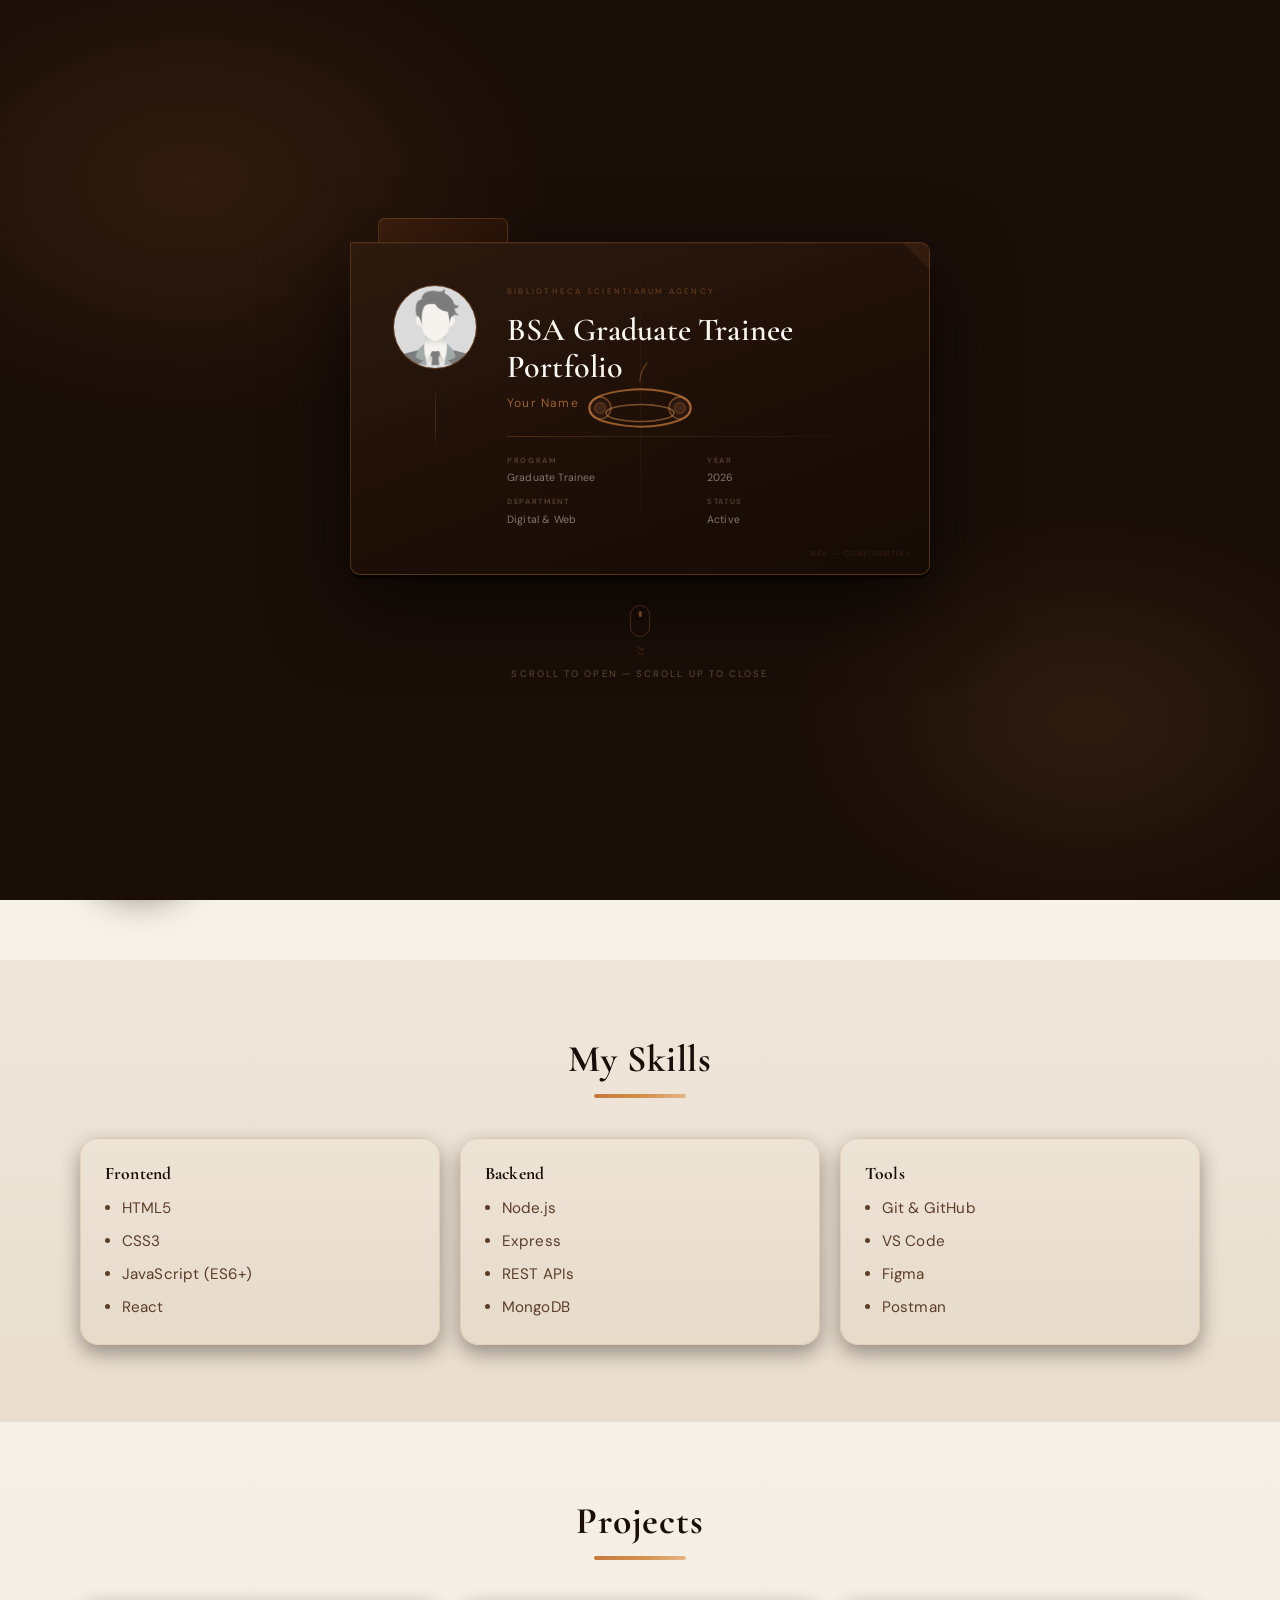
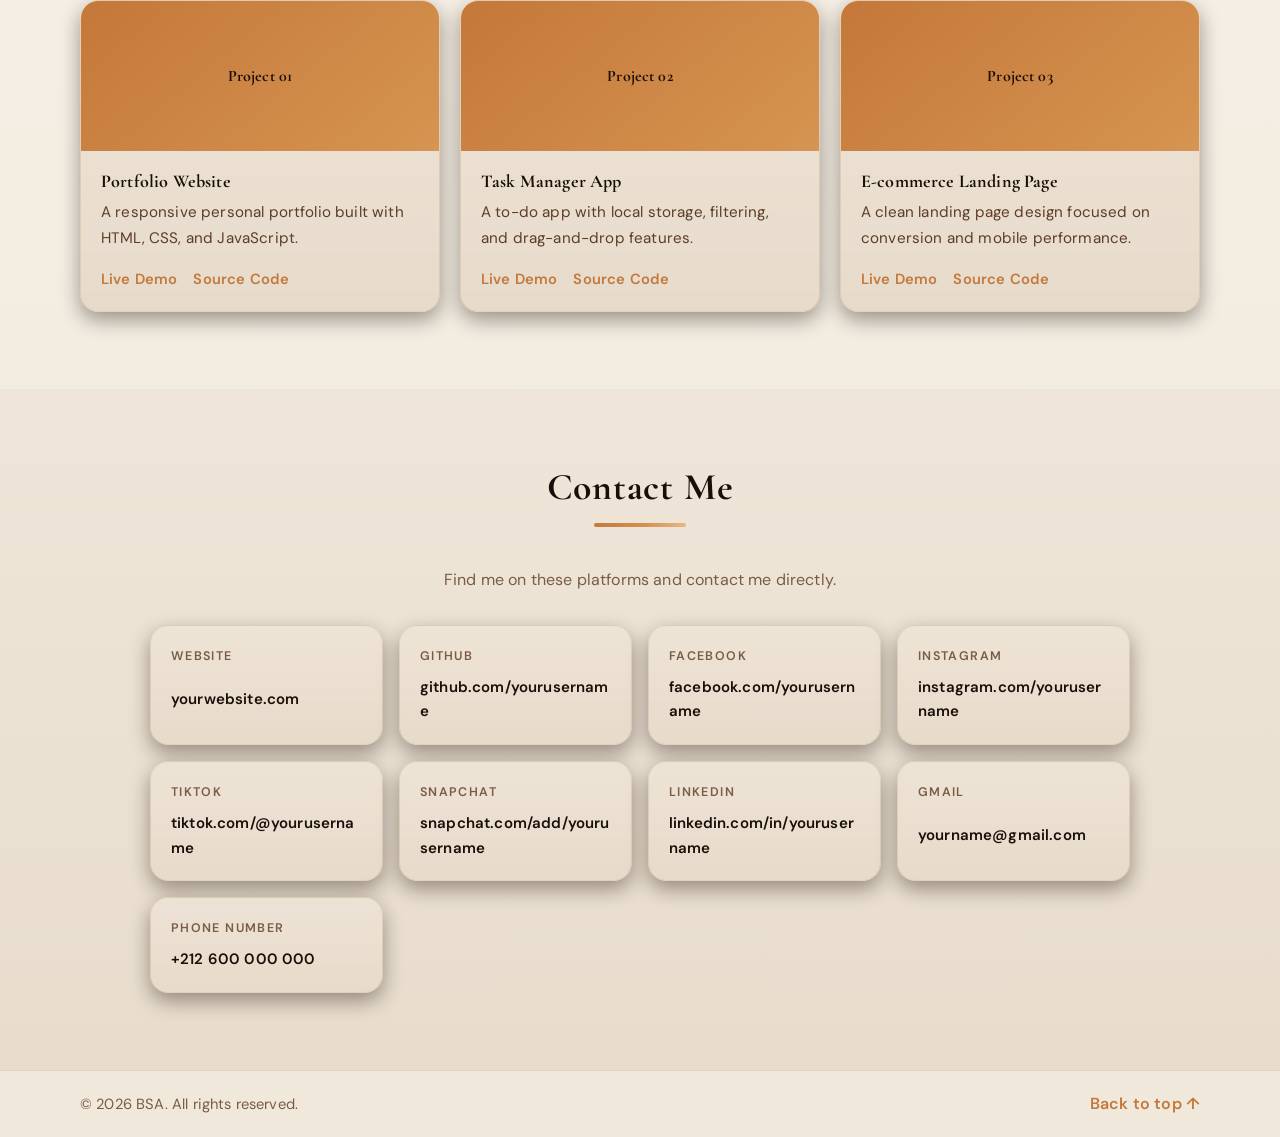
==== index.html @ 24a0d75c "first commit" ====
<!DOCTYPE html>
<html lang="en">
<head>
  <meta charset="UTF-8" />
  <meta name="viewport" content="width=device-width, initial-scale=1.0" />
  <title>Your Name</title>
  <link rel="shortcut icon" href="Matrials/BSA-icon.jpg" type="image/x-icon">

  <meta name="description" content="Personal portfolio website showcasing skills and projects." />
  <link rel="preconnect" href="https://fonts.googleapis.com" />
  <link rel="preconnect" href="https://fonts.gstatic.com" crossorigin />
  <link href="https://fonts.googleapis.com/css2?family=Inter:wght@400;500;600;700;800&family=Sora:wght@500;600;700;800&display=swap" rel="stylesheet" />
  <link rel="stylesheet" href="css/index.css" />
</head>
<body>
<header class="header" id="top">
  <div class="container nav-wrap">
    <a class="logo" href="#home">
      <img src="Matrials/BSA-icon-with-out-bg.png" alt="BSA" class="logo-icon" />
      <span class="trainee-Name">Your Name</span>
    </a>
    <div class="nav-controls">
      <button class="theme-toggle" id="theme-toggle" aria-label="Toggle light/dark mode">
        <span class="theme-icon">☀️</span>
      </button>
      <button class="menu-btn" aria-label="Toggle menu" aria-expanded="false">☰</button>
    </div>
    <nav class="nav">
      <ul class="nav-list">
        <li><a href="#home">Home</a></li>
        <li><a href="#about">About</a></li>
        <li><a href="#skills">Skills</a></li>
        <li><a href="#projects">Projects</a></li>
        <li><a href="#contact">Contact</a></li>
      </ul>
    </nav>
  </div>
</header>

  <main>
    <section class="hero section" id="home">
      <div class="hero-glow glow-1" aria-hidden="true"></div>
      <div class="hero-glow glow-2" aria-hidden="true"></div>
      <div class="container hero-grid">
        <div class="hero-content">
          <p class="eyebrow">Hello, I'm</p>
          <h1>Your Name</h1>
          <p class="hero-text">
            A passionate <strong><span class="typed-role" id="typed-role">Frontend Developer</span></strong> who builds modern, fast, and clean web experiences.
            I love turning ideas into real products.
          </p>
          <div class="hero-actions">
            <a href="#projects" class="btn btn-primary">View Projects</a>
            <a href="#contact" class="btn btn-outline">Hire Me</a>
          </div>
        </div>
        <div class="hero-cards">
          <article class="stat-card">
            <h3>3+</h3>
            <p>Years Learning</p>
          </article>
          <article class="stat-card">
            <h3>12+</h3>
            <p>Personal Projects</p>
          </article>
          <article class="stat-card">
            <h3>8+</h3>
            <p>Core Technologies</p>
          </article>
        </div>
      </div>
    </section>

    <section class="section" id="about">
      <div class="container">
        <h2 class="section-title">About Me</h2>
        <div class="about-grid">
          <div class="avatar" aria-hidden="true">
            <img src="Matrials/Man_empty_avatar_Vector_photo_placeholder_for….jpg" class="avatar-icon" alt="Avatar">
          </div>
          <div>
            <p>
              I am a self-motivated developer focused on creating responsive and user-friendly websites.
              I enjoy learning new technologies and continuously improving my development skills.
            </p>
            <p>
              My goal is to build impactful products and collaborate on meaningful projects that solve real problems.
            </p>
          </div>
        </div>
      </div>
    </section>

    <section class="section section-alt" id="skills">
      <div class="container">
        <h2 class="section-title">My Skills</h2>
        <div class="skills-grid">
          <article class="skill-card">
            <h3>Frontend</h3>
            <ul>
              <li>HTML5</li>
              <li>CSS3</li>
              <li>JavaScript (ES6+)</li>
              <li>React</li>
            </ul>
          </article>
          <article class="skill-card">
            <h3>Backend</h3>
            <ul>
              <li>Node.js</li>
              <li>Express</li>
              <li>REST APIs</li>
              <li>MongoDB</li>
            </ul>
          </article>
          <article class="skill-card">
            <h3>Tools</h3>
            <ul>
              <li>Git & GitHub</li>
              <li>VS Code</li>
              <li>Figma</li>
              <li>Postman</li>
            </ul>
          </article>
        </div>
      </div>
    </section>

    <section class="section" id="projects">
      <div class="container">
        <h2 class="section-title">Projects</h2>
        <div class="projects-grid">
          <article class="project-card">
            <div class="project-thumb">Project 01</div>
            <h3>Portfolio Website</h3>
            <p>A responsive personal portfolio built with HTML, CSS, and JavaScript.</p>
            <div class="project-links">
              <a href="#">Live Demo</a>
              <a href="#">Source Code</a>
            </div>
          </article>

          <article class="project-card">
            <div class="project-thumb">Project 02</div>
            <h3>Task Manager App</h3>
            <p>A to-do app with local storage, filtering, and drag-and-drop features.</p>
            <div class="project-links">
              <a href="#">Live Demo</a>
              <a href="#">Source Code</a>
            </div>
          </article>
          <article class="project-card">
            <div class="project-thumb">Project 03</div>
            <h3>E-commerce Landing Page</h3>
            <p>A clean landing page design focused on conversion and mobile performance.</p>
            <div class="project-links">
              <a href="#">Live Demo</a>
              <a href="#">Source Code</a>
            </div>
          </article>

        </div>
      </div>
    </section>

    <section class="section section-alt" id="contact">
      <div class="container">
        <h2 class="section-title">Contact Me</h2>
        <p class="contact-text">Find me on these platforms and contact me directly.</p>
        <div class="contact-links">
          <a class="contact-link-card" href="https://yourwebsite.com" target="_blank" rel="noopener noreferrer">
            <span class="contact-link-label">Website</span>
            <span class="contact-link-value">yourwebsite.com</span>
          </a>
          <a class="contact-link-card" href="https://github.com/yourusername" target="_blank" rel="noopener noreferrer">
            <span class="contact-link-label">GitHub</span>
            <span class="contact-link-value">github.com/yourusername</span>
          </a>
          <a class="contact-link-card" href="https://facebook.com/yourusername" target="_blank" rel="noopener noreferrer">
            <span class="contact-link-label">Facebook</span>
            <span class="contact-link-value">facebook.com/yourusername</span>
          </a>
          <a class="contact-link-card" href="https://instagram.com/yourusername" target="_blank" rel="noopener noreferrer">
            <span class="contact-link-label">Instagram</span>
            <span class="contact-link-value">instagram.com/yourusername</span>
          </a>
          <a class="contact-link-card" href="https://tiktok.com/@yourusername" target="_blank" rel="noopener noreferrer">
            <span class="contact-link-label">TikTok</span>
            <span class="contact-link-value">tiktok.com/@yourusername</span>
          </a>
          <a class="contact-link-card" href="https://snapchat.com/add/yourusername" target="_blank" rel="noopener noreferrer">
            <span class="contact-link-label">Snapchat</span>
            <span class="contact-link-value">snapchat.com/add/yourusername</span>
          </a>
          <a class="contact-link-card" href="https://linkedin.com/in/yourusername" target="_blank" rel="noopener noreferrer">
            <span class="contact-link-label">LinkedIn</span>
            <span class="contact-link-value">linkedin.com/in/yourusername</span>
          </a>
          <a class="contact-link-card" href="mailto:yourname@gmail.com">
            <span class="contact-link-label">Gmail</span>
            <span class="contact-link-value">yourname@gmail.com</span>
          </a>
          <a class="contact-link-card" href="tel:+212600000000">
            <span class="contact-link-label">Phone Number</span>
            <span class="contact-link-value">+212 600 000 000</span>
          </a>
        </div>
      </div>
    </section>
  </main>

  <footer class="footer">
    <div class="container footer-wrap">
      <p>© <span id="year"></span> BSA. All rights reserved.</p>
      <a href="#home" class="to-top">Back to top ↑</a>
    </div>
  </footer>

  <script src="js/index.js"></script>
  <script src="js/bsa-intro.js"></script>
</body>
</html>
---- css/index.css ----
:root {
  --font-body: "DM Sans", sans-serif;
  --font-display: "Cormorant Garamond", serif;
  --color-bg: #1A0E08;
  --color-bg-elevated: #231208;
  --color-surface: #2C1A0E;
  --color-surface-soft: #271508;
  --color-card: #2A1810;
  --color-text: #FAF7F2;
  --color-text-muted: #9C7B65;
  --color-primary: #C4783A;
  --color-secondary: #D4914E;
  --color-accent: #E8B88A;
  --color-border: rgba(196, 120, 58, 0.22);
  --color-border-strong: rgba(212, 145, 78, 0.45);
  --gradient-brand: linear-gradient(135deg, #C4783A 0%, #D4914E 55%, #E8B88A 100%);
  --radius-sm: 0.55rem;
  --radius-md: 0.85rem;
  --radius-lg: 1.15rem;
  --radius-pill: 999px;
  --space-1: 0.25rem;
  --space-2: 0.5rem;
  --space-3: 0.75rem;
  --space-4: 1rem;
  --space-5: 1.25rem;
  --space-6: 1.5rem;
  --space-7: 2rem;
  --space-8: 2.5rem;
  --space-9: 3rem;
  --space-10: 4rem;
  --shadow-sm: 0 8px 20px rgba(26, 14, 8, 0.4);
  --shadow-md: 0 16px 36px rgba(26, 14, 8, 0.5);
  --shadow-lg: 0 24px 50px rgba(26, 14, 8, 0.6);
}

*,
*::before,
*::after {
  box-sizing: border-box;
}
div img {
  width: 100%;
  display: block;
}

html {
  scroll-behavior: smooth;
}

body {
  margin: 0;
  font-family: var(--font-body);
  color: var(--color-text);
  line-height: 1.65;
  background:
    radial-gradient(1000px 620px at 10% -10%, rgba(196, 120, 58, 0.12), transparent 60%),
    radial-gradient(900px 600px at 90% 5%, rgba(212, 145, 78, 0.15), transparent 55%),
    linear-gradient(180deg, var(--color-bg) 0%, #0D0704 100%);
  letter-spacing: 0.01em;
}

h1,
h2,
h3,
h4 {
  margin: 0;
  font-family: var(--font-display);
  line-height: 1.2;
  color: #FAF7F2;
}

p {
  margin: 0;
}

a {
  color: inherit;
  text-decoration: none;
  transition: color 0.25s ease;
}

.container {
  width: min(1120px, 90%);
  margin-inline: auto;
}

.section {
  padding-block: clamp(4rem, 6vw, 6rem);
}

.section-alt {
  background: linear-gradient(
    180deg,
    rgba(44, 26, 14, 0.6) 0%,
    rgba(34, 18, 8, 0.75) 100%
  );
}

.section-title {
  font-size: clamp(1.65rem, 1.05rem + 2vw, 2.35rem);
  letter-spacing: 0.02em;
  text-align: center;
  margin-bottom: var(--space-8);
}

.section-title::after {
  content: "";
  display: block;
  width: 92px;
  height: 4px;
  margin: var(--space-3) auto 0;
  border-radius: var(--radius-pill);
  background: var(--gradient-brand);
}

#about div img {
  height: 100%;
  width: 100%;
  display: block;
  border-radius: 50%;
}

.header {
  position: sticky;
  top: 0;
  z-index: 80;
  backdrop-filter: blur(10px);
  background: rgba(26, 14, 8, 0.82);
  border-bottom: 1px solid rgba(196, 120, 58, 0.18);
}

.nav-wrap {
  display: flex;
  align-items: center;
  justify-content: space-between;
  min-height: 4.45rem;
}

.logo {
  font-family: var(--font-display);
  font-size: 1.25rem;
  font-weight: 700;
  letter-spacing: 0.01em;
}

.logo span {
  background: var(--gradient-brand);
  -webkit-background-clip: text;
  -webkit-text-fill-color: transparent;
  background-clip: text;
  color: transparent;
}

.nav-list {
  list-style: none;
  margin: 0;
  padding: 0;
  display: flex;
  gap: var(--space-6);
}

.nav-list a {
  position: relative;
  color: var(--color-text-muted);
  font-weight: 500;
  font-size: 0.97rem;
  letter-spacing: 0.01em;
}

.nav-list a::after {
  content: "";
  position: absolute;
  left: 0;
  bottom: -0.38rem;
  width: 0;
  height: 2px;
  border-radius: var(--radius-pill);
  background: var(--gradient-brand);
  transition: width 0.25s ease;
}

.nav-list a:hover,
.nav-list a:focus-visible {
  color: var(--color-text);
}

.nav-list a:hover::after,
.nav-list a:focus-visible::after {
  width: 100%;
}

.menu-btn {
  display: none;
  border: 1px solid var(--color-border);
  background: rgba(44, 26, 14, 0.75);
  color: var(--color-text);
  font-size: 1.35rem;
  border-radius: var(--radius-sm);
  padding: 0.2rem 0.55rem;
  cursor: pointer;
}

.hero {
  position: relative;
  overflow: hidden;
  isolation: isolate;
}

.hero-glow {
  position: absolute;
  width: 360px;
  aspect-ratio: 1;
  border-radius: 50%;
  filter: blur(80px);
  opacity: 0.32;
  z-index: 0;
  pointer-events: none;
  animation: drift 9s ease-in-out infinite;
}

.glow-1 {
  top: -140px;
  left: -90px;
  background: rgba(196, 120, 58, 0.95);
}

.glow-2 {
  right: -90px;
  bottom: -150px;
  background: rgba(212, 145, 78, 0.95);
  animation-delay: -2.8s;
}

.hero-grid {
  position: relative;
  z-index: 1;
  display: grid;
  grid-template-columns: 1.25fr 1fr;
  gap: clamp(1.5rem, 3vw, 2.4rem);
  align-items: center;
}

.eyebrow {
  display: inline-flex;
  align-items: center;
  gap: var(--space-2);
  margin-bottom: var(--space-4);
  color: var(--color-primary);
  font-size: 0.88rem;
  font-weight: 700;
  letter-spacing: 0.14em;
  text-transform: uppercase;
}

.eyebrow::before {
  content: "";
  width: 28px;
  height: 2px;
  border-radius: var(--radius-pill);
  background: var(--gradient-brand);
}

.hero h1 {
  font-size: clamp(2.15rem, 1.45rem + 3.2vw, 3.95rem);
  line-height: 1.1;
  letter-spacing: 0.005em;
  max-width: 13ch;
}

.hero-text {
  color: var(--color-text-muted);
  font-size: clamp(1rem, 0.95rem + 0.35vw, 1.1rem);
  max-width: 60ch;
  margin: var(--space-6) 0 var(--space-8);
}

.typed-role {
  color: var(--color-primary);
  border-right: 2px solid var(--color-primary);
  padding-right: 0.2rem;
  animation: blink-caret 0.85s steps(1, end) infinite;
}

.hero-actions {
  display: flex;
  flex-wrap: wrap;
  gap: var(--space-3);
}

.btn {
  display: inline-flex;
  align-items: center;
  justify-content: center;
  padding: 0.78rem 1.25rem;
  border-radius: var(--radius-pill);
  border: 1px solid transparent;
  font-size: 0.94rem;
  font-weight: 700;
  letter-spacing: 0.01em;
  transition: transform 0.22s ease, box-shadow 0.22s ease, background 0.22s ease;
}

.btn:hover {
  transform: translateY(-2px);
}

.btn-primary {
  color: #1A0E08;
  background: var(--gradient-brand);
  box-shadow: 0 12px 24px rgba(196, 120, 58, 0.28);
}

.btn-primary:hover {
  box-shadow: 0 16px 28px rgba(212, 145, 78, 0.35);
}

.btn-outline {
  border-color: var(--color-border);
  color: var(--color-text);
  background: rgba(44, 26, 14, 0.35);
}

.btn-outline:hover {
  border-color: var(--color-border-strong);
  background: rgba(44, 26, 14, 0.7);
}

.hero-cards {
  display: grid;
  gap: var(--space-4);
}

.stat-card,
.skill-card,
.project-card {
  background: linear-gradient(
    180deg,
    rgba(42, 24, 16, 0.92) 0%,
    rgba(34, 18, 8, 0.95) 100%
  );
  border: 1px solid var(--color-border);
  box-shadow: var(--shadow-sm);
}

.stat-card {
  border-radius: var(--radius-lg);
  padding: var(--space-6);
  transition: box-shadow 0.32s ease, border-color 0.32s ease;
}

.stat-card:nth-child(1) {
  animation: float-card 5.4s ease-in-out infinite;
}

.stat-card:nth-child(2) {
  animation: float-card 6.1s ease-in-out infinite -1.1s;
}

.stat-card:nth-child(3) {
  animation: float-card 5.8s ease-in-out infinite -2s;
}

.stat-card:hover {
  border-color: var(--color-border-strong);
  box-shadow: var(--shadow-md);
}

.stat-card h3 {
  font-size: 1.55rem;
  color: var(--color-primary);
  letter-spacing: 0.01em;
}

.stat-card p {
  margin-top: var(--space-1);
  color: var(--color-text-muted);
  font-size: 0.94rem;
}

.about-grid {
  display: grid;
  grid-template-columns: auto 1fr;
  align-items: center;
  gap: clamp(1.25rem, 3vw, 2rem);
}

.avatar {
  width: 120px;
  aspect-ratio: 1;
  border-radius: 50%;
  display: grid;
  place-items: center;
  font-family: var(--font-display);
  font-size: 1.55rem;
  font-weight: 800;
  color: #1A0E08;
  background: var(--gradient-brand);
  border: 3px solid rgba(250, 247, 242, 0.28);
  box-shadow: var(--shadow-md);
}

.about-grid p {
  color: #D4B89A;
  max-width: 66ch;
}

.about-grid p + p {
  margin-top: var(--space-4);
}

.skills-grid,
.projects-grid {
  display: grid;
  gap: var(--space-5);
}

.skills-grid {
  grid-template-columns: repeat(3, minmax(0, 1fr));
}

.projects-grid {
  grid-template-columns: repeat(3, minmax(0, 1fr));
}

.skill-card,
.project-card {
  border-radius: var(--radius-lg);
  transition: transform 0.3s ease, box-shadow 0.3s ease, border-color 0.3s ease;
}

.skill-card {
  padding: var(--space-6);
}

.project-card {
  overflow: hidden;
}

.skill-card:hover,
.project-card:hover {
  transform: translateY(-8px);
  border-color: var(--color-border-strong);
  box-shadow: var(--shadow-lg);
}

.skill-card h3 {
  margin-bottom: var(--space-3);
  font-size: 1.1rem;
}

.skill-card ul {
  margin: 0;
  padding-left: 1.05rem;
  color: #C8A882;
  display: grid;
  gap: var(--space-2);
  font-size: 0.95rem;
}

.project-thumb {
  min-height: 150px;
  display: grid;
  place-items: center;
  font-family: var(--font-display);
  font-weight: 700;
  font-size: 1rem;
  color: #1A0E08;
  background: linear-gradient(140deg, #C4783A, #D4914E, #E8B88A);
  background-size: 180% 180%;
  animation: gradient-flow 9s ease-in-out infinite;
}

.project-card h3 {
  margin: var(--space-5) var(--space-5) var(--space-2);
  font-size: 1.13rem;
}

.project-card p {
  margin: 0 var(--space-5) var(--space-4);
  color: #C8A882;
  font-size: 0.95rem;
}

.project-links {
  display: flex;
  gap: var(--space-4);
  padding: 0 var(--space-5) var(--space-5);
}

.project-links a {
  color: var(--color-primary);
  font-weight: 600;
  font-size: 0.92rem;
}

.project-links a:hover {
  color: var(--color-accent);
  text-decoration: underline;
}

.contact-text {
  text-align: center;
  max-width: 52ch;
  margin: 0 auto var(--space-7);
  color: var(--color-text-muted);
}

.contact-links {
  max-width: 980px;
  margin-inline: auto;
  display: grid;
  gap: var(--space-4);
  grid-template-columns: repeat(auto-fit, minmax(220px, 1fr));
}

.contact-link-card {
  display: grid;
  gap: var(--space-2);
  padding: var(--space-5);
  border-radius: var(--radius-lg);
  background: linear-gradient(
    180deg,
    rgba(42, 24, 16, 0.86) 0%,
    rgba(34, 18, 8, 0.95) 100%
  );
  border: 1px solid var(--color-border);
  box-shadow: var(--shadow-sm);
  transition: transform 0.28s ease, box-shadow 0.28s ease, border-color 0.28s ease;
}

.contact-link-card:hover {
  transform: translateY(-6px);
  border-color: var(--color-border-strong);
  box-shadow: var(--shadow-md);
}

.contact-link-label {
  font-size: 0.78rem;
  text-transform: uppercase;
  letter-spacing: 0.11em;
  font-weight: 600;
  color: var(--color-text-muted);
}

.contact-link-value {
  color: var(--color-text);
  font-size: 0.94rem;
  font-weight: 600;
  overflow-wrap: anywhere;
}

.footer {
  border-top: 1px solid rgba(196, 120, 58, 0.18);
  padding-block: var(--space-5);
}

.footer-wrap {
  display: flex;
  align-items: center;
  justify-content: space-between;
  gap: var(--space-3);
}

.footer p {
  color: var(--color-text-muted);
  font-size: 0.92rem;
}

.to-top {
  color: var(--color-primary);
  font-weight: 600;
}

.to-top:hover {
  color: var(--color-accent);
}

.reveal {
  opacity: 0;
  transform: translateY(30px) scale(0.985);
  transition: opacity 0.78s ease, transform 0.78s cubic-bezier(0.22, 1, 0.36, 1);
  transition-delay: var(--delay, 0ms);
}

.reveal.in-view {
  opacity: 1;
  transform: translateY(0) scale(1);
}

@keyframes drift {
  0%, 100% { transform: translate(0, 0) scale(1); }
  50% { transform: translate(22px, -20px) scale(1.08); }
}

@keyframes blink-caret {
  0%, 49% { border-right-color: var(--color-primary); }
  50%, 100% { border-right-color: transparent; }
}

@keyframes float-card {
  0%, 100% { transform: translateY(0); }
  50% { transform: translateY(-8px); }
}

@keyframes gradient-flow {
  0%, 100% { background-position: 0% 50%; }
  50% { background-position: 100% 50%; }
}

@media (max-width: 980px) {
  .hero-grid,
  .skills-grid,
  .projects-grid {
    grid-template-columns: 1fr;
  }

  .hero { padding-top: var(--space-8); }

  .about-grid {
    grid-template-columns: 1fr;
    text-align: center;
  }

  .about-grid p { margin-inline: auto; }
  .avatar { margin-inline: auto; }

  .hero-glow {
    width: 260px;
    opacity: 0.25;
  }
}

@media (max-width: 760px) {
  .menu-btn { display: block; }

  .nav {
    position: absolute;
    inset: 4.45rem 0 auto 0;
    background: rgba(26, 14, 8, 0.98);
    border-bottom: 1px solid rgba(196, 120, 58, 0.18);
    max-height: 0;
    overflow: hidden;
    transition: max-height 0.3s ease;
  }

  .nav.open { max-height: 320px; }

  .nav-list {
    flex-direction: column;
    padding: var(--space-5) 5%;
    gap: var(--space-4);
  }

  .section { padding-block: clamp(3.35rem, 7vw, 4.3rem); }
  .contact-link-card { padding: var(--space-4); }

  .footer-wrap {
    flex-direction: column;
    text-align: center;
  }
}

@media (prefers-reduced-motion: reduce) {
  html { scroll-behavior: auto; }

  *, *::before, *::after {
    animation-duration: 0.01ms !important;
    animation-iteration-count: 1 !important;
    transition-duration: 0.01ms !important;
  }

  .reveal {
    opacity: 1;
    transform: none;
  }
}

/************************************** v2 *************************/
/* ── Light mode tokens ── */
body.light-mode {
  --color-bg: #FAF7F2;
  --color-bg-elevated: #F3EDE4;
  --color-surface: #EDE3D6;
  --color-surface-soft: #F0E8DA;
  --color-card: #EDE3D6;
  --color-text: #1A0E08;
  --color-text-muted: #7A5C45;
  --color-border: rgba(196, 120, 58, 0.18);
  --color-border-strong: rgba(196, 120, 58, 0.5);
}

body.light-mode {
  background:
    radial-gradient(1000px 620px at 10% -10%, rgba(196, 120, 58, 0.08), transparent 60%),
    radial-gradient(900px 600px at 90% 5%, rgba(212, 145, 78, 0.1), transparent 55%),
    linear-gradient(180deg, #FAF7F2 0%, #F0E8DA 100%);
}

body.light-mode h1,
body.light-mode h2,
body.light-mode h3,
body.light-mode h4 {
  color: #1A0E08;
}

body.light-mode .header {
  background: rgba(250, 247, 242, 0.88);
  border-bottom-color: rgba(196, 120, 58, 0.2);
}

body.light-mode .stat-card,
body.light-mode .skill-card,
body.light-mode .project-card {
  background: linear-gradient(180deg, rgba(237, 227, 214, 0.95) 0%, rgba(230, 218, 202, 0.98) 100%);
}

body.light-mode .section-alt {
  background: linear-gradient(180deg, rgba(237, 227, 214, 0.7) 0%, rgba(230, 218, 202, 0.85) 100%);
}

body.light-mode .contact-link-card {
  background: linear-gradient(180deg, rgba(237, 227, 214, 0.9) 0%, rgba(230, 218, 202, 0.95) 100%);
}

body.light-mode .footer {
  border-top-color: rgba(196, 120, 58, 0.2);
}

body.light-mode .nav {
  background: transparent;
}

body.light-mode .menu-btn {
  background: rgba(237, 227, 214, 0.85);
}

body.light-mode .about-grid p {
  color: #5C3D28;
}

body.light-mode .skill-card ul {
  color: #5C3D28;
}

body.light-mode .project-card p {
  color: #5C3D28;
}

body.light-mode .contact-link-value {
  color: #1A0E08;
}

/* ── Logo icon ── */
.logo {
  display: flex;
  align-items: center;
  gap: 0.5rem;
}

.logo-icon {
  height: 36px;
  width: auto;
  object-fit: contain;
  filter: drop-shadow(0 0 6px rgba(196, 120, 58, 0.35));
  transition: filter 0.3s ease;
}

.logo:hover .logo-icon {
  filter: drop-shadow(0 0 10px rgba(212, 145, 78, 0.55));
}

body.light-mode .logo-icon {
  filter: drop-shadow(0 0 6px rgba(196, 120, 58, 0.25));
}

/* ── Nav controls wrapper ── */
.nav-controls {
  display: flex;
  align-items: center;
  gap: var(--space-3);
}

/* ── Theme toggle button ── */
.theme-toggle {
  display: flex;
  align-items: center;
  justify-content: center;
  width: 38px;
  height: 38px;
  border-radius: var(--radius-pill);
  border: 1px solid var(--color-border);
  background: rgba(44, 26, 14, 0.4);
  cursor: pointer;
  font-size: 1rem;
  transition: background 0.25s ease, border-color 0.25s ease, transform 0.2s ease;
  flex-shrink: 0;
}

.theme-toggle:hover {
  background: rgba(196, 120, 58, 0.2);
  border-color: var(--color-border-strong);
  transform: rotate(18deg) scale(1.08);
}

body.light-mode .theme-toggle {
  background: rgba(237, 227, 214, 0.7);
}

/* keep menu-btn hidden on desktop (unchanged), show on mobile */
@media (max-width: 760px) {
  .nav-controls {
    gap: var(--space-2);
  }
}
.intro-bg{
  background-image: url(../Matrials/BSA-icon-with-out-bg.png);
  background-position: center;
}
#bsa-ov {
  background: #1A0E08;
  background-image: url('Matrials/BSA-icon-with-out-bg.png');
  background-repeat: no-repeat;
  background-position: center center;
  background-size: 55%;
}
.bsa-body {
  background-image: url('Matrials/BSA-icon-with-out-bg.png');
  background-repeat: no-repeat;
  background-position: center center;
  background-size: 45%;
  background-blend-mode: overlay;
}
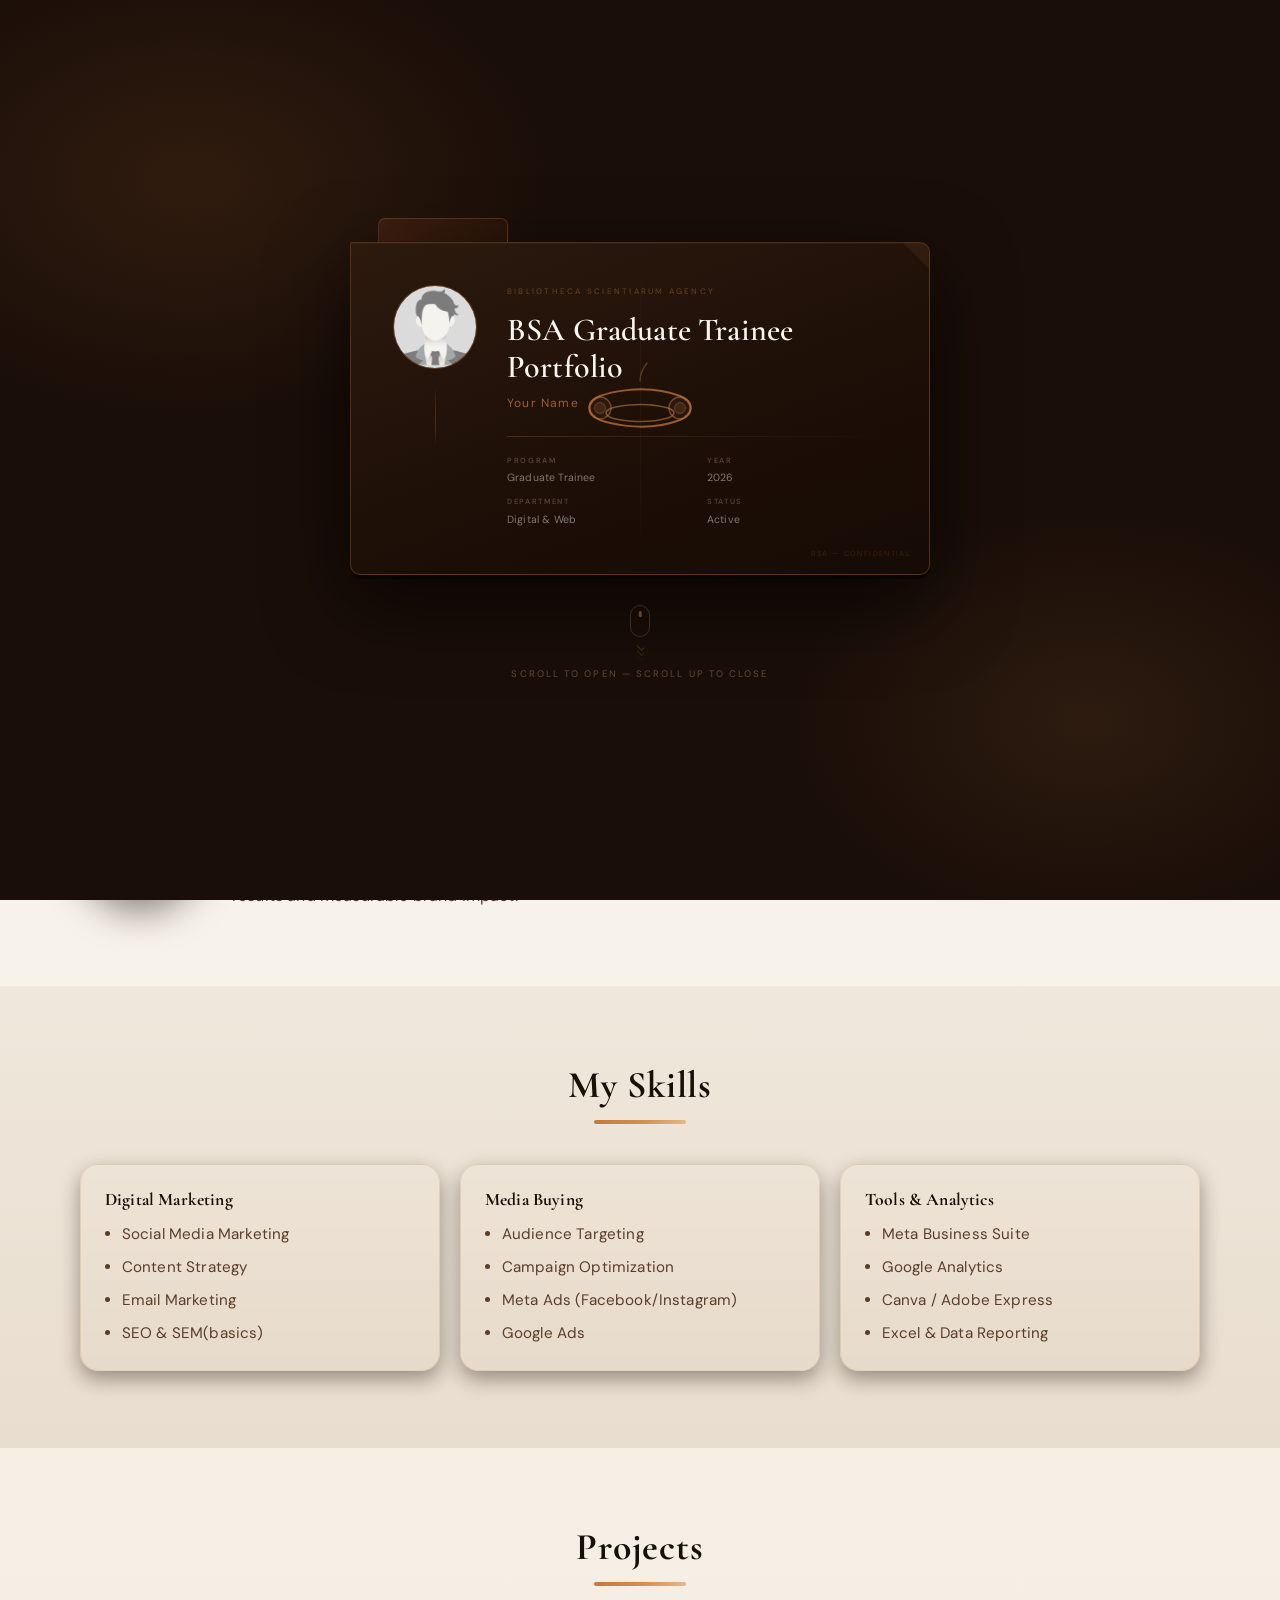
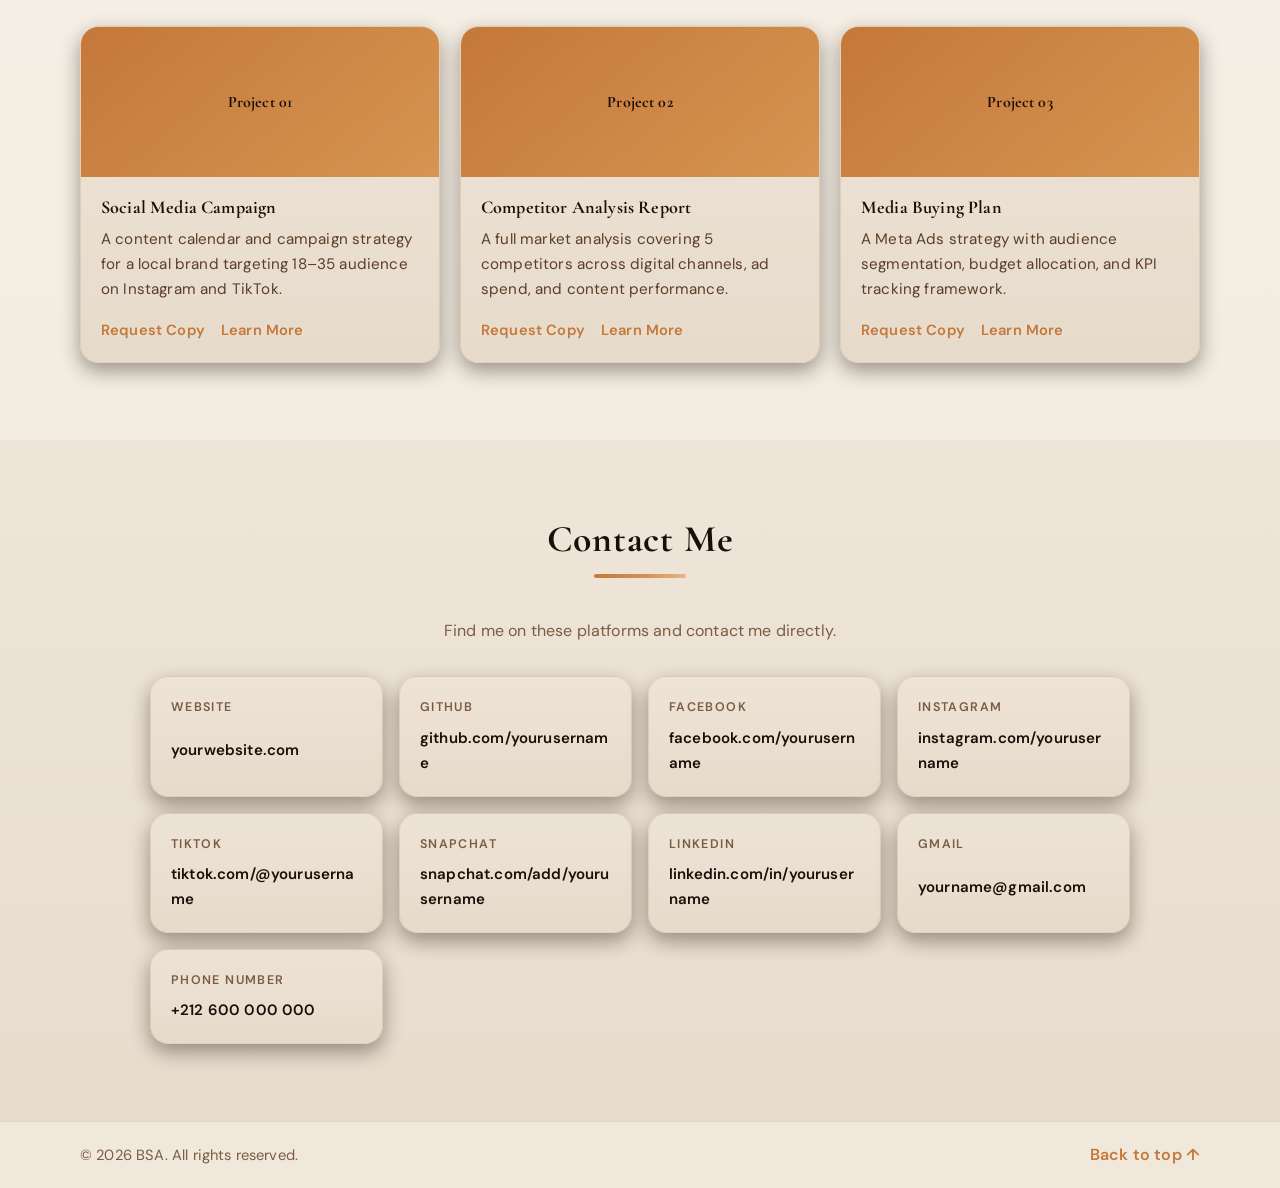
==== commit 65069e38: "Fifth commit" ====
--- a/index.html
+++ b/index.html
@@ -1,222 +1,309 @@
-<!DOCTYPE html>
+<!doctype html>
 <html lang="en">
-<head>
-  <meta charset="UTF-8" />
-  <meta name="viewport" content="width=device-width, initial-scale=1.0" />
-  <title>Your Name</title>
-  <link rel="shortcut icon" href="Matrials/BSA-icon.jpg" type="image/x-icon">
-
-  <meta name="description" content="Personal portfolio website showcasing skills and projects." />
-  <link rel="preconnect" href="https://fonts.googleapis.com" />
-  <link rel="preconnect" href="https://fonts.gstatic.com" crossorigin />
-  <link href="https://fonts.googleapis.com/css2?family=Inter:wght@400;500;600;700;800&family=Sora:wght@500;600;700;800&display=swap" rel="stylesheet" />
-  <link rel="stylesheet" href="css/index.css" />
-</head>
-<body>
-<header class="header" id="top">
-  <div class="container nav-wrap">
-    <a class="logo" href="#home">
-      <img src="Matrials/BSA-icon-with-out-bg.png" alt="BSA" class="logo-icon" />
-      <span class="trainee-Name">Your Name</span>
-    </a>
-    <div class="nav-controls">
-      <button class="theme-toggle" id="theme-toggle" aria-label="Toggle light/dark mode">
-        <span class="theme-icon">☀️</span>
-      </button>
-      <button class="menu-btn" aria-label="Toggle menu" aria-expanded="false">☰</button>
-    </div>
-    <nav class="nav">
-      <ul class="nav-list">
-        <li><a href="#home">Home</a></li>
-        <li><a href="#about">About</a></li>
-        <li><a href="#skills">Skills</a></li>
-        <li><a href="#projects">Projects</a></li>
-        <li><a href="#contact">Contact</a></li>
-      </ul>
-    </nav>
-  </div>
-</header>
-
-  <main>
-    <section class="hero section" id="home">
-      <div class="hero-glow glow-1" aria-hidden="true"></div>
-      <div class="hero-glow glow-2" aria-hidden="true"></div>
-      <div class="container hero-grid">
-        <div class="hero-content">
-          <p class="eyebrow">Hello, I'm</p>
-          <h1>Your Name</h1>
-          <p class="hero-text">
-            A passionate <strong><span class="typed-role" id="typed-role">Frontend Developer</span></strong> who builds modern, fast, and clean web experiences.
-            I love turning ideas into real products.
+  <head>
+    <meta charset="UTF-8" />
+    <meta name="viewport" content="width=device-width, initial-scale=1.0" />
+    <title>Your Name</title>
+    <link
+      rel="shortcut icon"
+      href="Matrials/BSA-icon.jpg"
+      type="image/x-icon"
+    />
+
+    <meta
+      name="description"
+      content="Personal portfolio website showcasing skills and projects."
+    />
+    <link rel="preconnect" href="https://fonts.googleapis.com" />
+    <link rel="preconnect" href="https://fonts.gstatic.com" crossorigin />
+    <link
+      href="https://fonts.googleapis.com/css2?family=Inter:wght@400;500;600;700;800&family=Sora:wght@500;600;700;800&display=swap"
+      rel="stylesheet"
+    />
+    <link rel="stylesheet" href="css/index.css" />
+  </head>
+  <body>
+    <header class="header" id="top">
+      <div class="container nav-wrap">
+        <a class="logo" href="#home">
+          <img
+            src="Matrials/BSA-icon-with-out-bg.png"
+            alt="BSA"
+            class="logo-icon"
+          />
+          <span class="trainee-Name">Your Name</span>
+        </a>
+        <div class="nav-controls">
+          <button
+            class="theme-toggle"
+            id="theme-toggle"
+            aria-label="Toggle light/dark mode"
+          >
+            <span class="theme-icon">☀️</span>
+          </button>
+          <button
+            class="menu-btn"
+            aria-label="Toggle menu"
+            aria-expanded="false"
+          >
+            ☰
+          </button>
+        </div>
+        <nav class="nav">
+          <ul class="nav-list">
+            <li><a href="#home">Home</a></li>
+            <li><a href="#about">About</a></li>
+            <li><a href="#skills">Skills</a></li>
+            <li><a href="#projects">Projects</a></li>
+            <li><a href="#contact">Contact</a></li>
+          </ul>
+        </nav>
+      </div>
+    </header>
+
+    <main>
+      <section class="hero section" id="home">
+        <div class="hero-glow glow-1" aria-hidden="true"></div>
+        <div class="hero-glow glow-2" aria-hidden="true"></div>
+        <div class="container hero-grid">
+          <div class="hero-content">
+            <p class="eyebrow">Hello, I'm</p>
+            <h1>Your Name</h1>
+            <p class="hero-text">
+              A results-driven
+              <strong
+                ><span class="typed-role" id="typed-role"
+                  >Digital Marketer</span
+                ></strong
+              >
+              passionate about building brands, crafting data-driven campaigns,
+              and turning audience insights into measurable growth.
+            </p>
+            <div class="hero-actions">
+              <a href="#projects" class="btn btn-primary">View My Work</a>
+              <a href="#contact" class="btn btn-outline">Get In Touch</a>
+            </div>
+          </div>
+          <div class="hero-cards">
+            <article class="stat-card">
+              <h3>3+</h3>
+              <p>Years in Marketing</p>
+            </article>
+            <article class="stat-card">
+              <h3>12+</h3>
+              <p>Campaigns Analyzed</p>
+            </article>
+            <article class="stat-card">
+              <h3>8+</h3>
+              <p>Marketing Tools</p>
+            </article>
+          </div>
+        </div>
+      </section>
+
+      <section class="section" id="about">
+        <div class="container">
+          <h2 class="section-title">About Me</h2>
+          <div class="about-grid">
+            <div class="avatar" aria-hidden="true">
+              <img
+                src="Matrials/Man_empty_avatar_Vector_photo_placeholder_for….jpg"
+                class="avatar-icon"
+                alt="Avatar"
+              />
+            </div>
+            <div>
+              <p>
+                I'm a marketing trainee at Bibliotheca Scientiarum Agency with a
+                focus on digital marketing, content strategy, and media buying.
+                I enjoy analyzing consumer behavior and building campaigns that
+                connect brands with the right audience.
+              </p>
+              <p>
+                My goal is to grow within the marketing field — creating
+                strategies that drive real business results and measurable brand
+                impact.
+              </p>
+            </div>
+          </div>
+        </div>
+      </section>
+
+      <section class="section section-alt" id="skills">
+        <div class="container">
+          <h2 class="section-title">My Skills</h2>
+          <div class="skills-grid">
+            <article class="skill-card">
+              <h3>Digital Marketing</h3>
+              <ul>
+                <li>Social Media Marketing</li>
+                <li>Content Strategy</li>
+                <li>Email Marketing</li>
+                <li>SEO & SEM(basics)</li>
+              </ul>
+            </article>
+            <article class="skill-card">
+              <h3>Media Buying</h3>
+              <ul>
+                <li>Audience Targeting</li>
+                <li>Campaign Optimization</li>
+                <li>Meta Ads (Facebook/Instagram)</li>
+                <li>Google Ads</li>
+              </ul>
+            </article>
+            <article class="skill-card">
+              <h3>Tools & Analytics</h3>
+              <ul>
+                <li>Meta Business Suite</li>
+                <li>Google Analytics</li>
+                <li>Canva / Adobe Express</li>
+                <li>Excel & Data Reporting</li>
+              </ul>
+            </article>
+          </div>
+        </div>
+      </section>
+
+      <section class="section" id="projects">
+        <div class="container">
+          <h2 class="section-title">Projects</h2>
+          <div class="projects-grid">
+            <article class="project-card">
+              <div class="project-thumb">Project 01</div>
+              <h3>Social Media Campaign</h3>
+              <p>
+                A content calendar and campaign strategy for a local brand
+                targeting 18–35 audience on Instagram and TikTok.
+              </p>
+              <div class="project-links">
+                <a href="#contact">Request Copy</a>
+                <a href="#contact">Learn More</a>
+              </div>
+            </article>
+
+            <article class="project-card">
+              <div class="project-thumb">Project 02</div>
+              <h3>Competitor Analysis Report</h3>
+              <p>
+                A full market analysis covering 5 competitors across digital
+                channels, ad spend, and content performance.
+              </p>
+              <div class="project-links">
+                <a href="#contact">Request Copy</a>
+                <a href="#contact">Learn More</a>
+              </div>
+            </article>
+            <article class="project-card">
+              <div class="project-thumb">Project 03</div>
+              <h3>Media Buying Plan</h3>
+              <p>
+                A Meta Ads strategy with audience segmentation, budget
+                allocation, and KPI tracking framework.
+              </p>
+              <div class="project-links">
+                <a href="#contact">Request Copy</a>
+                <a href="#contact">Learn More</a>
+              </div>
+            </article>
+          </div>
+        </div>
+      </section>
+
+      <section class="section section-alt" id="contact">
+        <div class="container">
+          <h2 class="section-title">Contact Me</h2>
+          <p class="contact-text">
+            Find me on these platforms and contact me directly.
           </p>
-          <div class="hero-actions">
-            <a href="#projects" class="btn btn-primary">View Projects</a>
-            <a href="#contact" class="btn btn-outline">Hire Me</a>
-          </div>
-        </div>
-        <div class="hero-cards">
-          <article class="stat-card">
-            <h3>3+</h3>
-            <p>Years Learning</p>
-          </article>
-          <article class="stat-card">
-            <h3>12+</h3>
-            <p>Personal Projects</p>
-          </article>
-          <article class="stat-card">
-            <h3>8+</h3>
-            <p>Core Technologies</p>
-          </article>
-        </div>
+          <div class="contact-links">
+            <a
+              class="contact-link-card"
+              href="https://yourwebsite.com"
+              target="_blank"
+              rel="noopener noreferrer"
+            >
+              <span class="contact-link-label">Website</span>
+              <span class="contact-link-value">yourwebsite.com</span>
+            </a>
+            <a
+              class="contact-link-card"
+              href="https://github.com/yourusername"
+              target="_blank"
+              rel="noopener noreferrer"
+            >
+              <span class="contact-link-label">GitHub</span>
+              <span class="contact-link-value">github.com/yourusername</span>
+            </a>
+            <a
+              class="contact-link-card"
+              href="https://facebook.com/yourusername"
+              target="_blank"
+              rel="noopener noreferrer"
+            >
+              <span class="contact-link-label">Facebook</span>
+              <span class="contact-link-value">facebook.com/yourusername</span>
+            </a>
+            <a
+              class="contact-link-card"
+              href="https://instagram.com/yourusername"
+              target="_blank"
+              rel="noopener noreferrer"
+            >
+              <span class="contact-link-label">Instagram</span>
+              <span class="contact-link-value">instagram.com/yourusername</span>
+            </a>
+            <a
+              class="contact-link-card"
+              href="https://tiktok.com/@yourusername"
+              target="_blank"
+              rel="noopener noreferrer"
+            >
+              <span class="contact-link-label">TikTok</span>
+              <span class="contact-link-value">tiktok.com/@yourusername</span>
+            </a>
+            <a
+              class="contact-link-card"
+              href="https://snapchat.com/add/yourusername"
+              target="_blank"
+              rel="noopener noreferrer"
+            >
+              <span class="contact-link-label">Snapchat</span>
+              <span class="contact-link-value"
+                >snapchat.com/add/yourusername</span
+              >
+            </a>
+            <a
+              class="contact-link-card"
+              href="https://linkedin.com/in/yourusername"
+              target="_blank"
+              rel="noopener noreferrer"
+            >
+              <span class="contact-link-label">LinkedIn</span>
+              <span class="contact-link-value"
+                >linkedin.com/in/yourusername</span
+              >
+            </a>
+            <a class="contact-link-card" href="mailto:yourname@gmail.com">
+              <span class="contact-link-label">Gmail</span>
+              <span class="contact-link-value">yourname@gmail.com</span>
+            </a>
+            <a class="contact-link-card" href="tel:+212600000000">
+              <span class="contact-link-label">Phone Number</span>
+              <span class="contact-link-value">+212 600 000 000</span>
+            </a>
+          </div>
+        </div>
+      </section>
+    </main>
+
+    <footer class="footer">
+      <div class="container footer-wrap">
+        <p>© <span id="year"></span> BSA. All rights reserved.</p>
+        <a href="#home" class="to-top">Back to top ↑</a>
       </div>
-    </section>
-
-    <section class="section" id="about">
-      <div class="container">
-        <h2 class="section-title">About Me</h2>
-        <div class="about-grid">
-          <div class="avatar" aria-hidden="true">
-            <img src="Matrials/Man_empty_avatar_Vector_photo_placeholder_for….jpg" class="avatar-icon" alt="Avatar">
-          </div>
-          <div>
-            <p>
-              I am a self-motivated developer focused on creating responsive and user-friendly websites.
-              I enjoy learning new technologies and continuously improving my development skills.
-            </p>
-            <p>
-              My goal is to build impactful products and collaborate on meaningful projects that solve real problems.
-            </p>
-          </div>
-        </div>
-      </div>
-    </section>
-
-    <section class="section section-alt" id="skills">
-      <div class="container">
-        <h2 class="section-title">My Skills</h2>
-        <div class="skills-grid">
-          <article class="skill-card">
-            <h3>Frontend</h3>
-            <ul>
-              <li>HTML5</li>
-              <li>CSS3</li>
-              <li>JavaScript (ES6+)</li>
-              <li>React</li>
-            </ul>
-          </article>
-          <article class="skill-card">
-            <h3>Backend</h3>
-            <ul>
-              <li>Node.js</li>
-              <li>Express</li>
-              <li>REST APIs</li>
-              <li>MongoDB</li>
-            </ul>
-          </article>
-          <article class="skill-card">
-            <h3>Tools</h3>
-            <ul>
-              <li>Git & GitHub</li>
-              <li>VS Code</li>
-              <li>Figma</li>
-              <li>Postman</li>
-            </ul>
-          </article>
-        </div>
-      </div>
-    </section>
-
-    <section class="section" id="projects">
-      <div class="container">
-        <h2 class="section-title">Projects</h2>
-        <div class="projects-grid">
-          <article class="project-card">
-            <div class="project-thumb">Project 01</div>
-            <h3>Portfolio Website</h3>
-            <p>A responsive personal portfolio built with HTML, CSS, and JavaScript.</p>
-            <div class="project-links">
-              <a href="#">Live Demo</a>
-              <a href="#">Source Code</a>
-            </div>
-          </article>
-
-          <article class="project-card">
-            <div class="project-thumb">Project 02</div>
-            <h3>Task Manager App</h3>
-            <p>A to-do app with local storage, filtering, and drag-and-drop features.</p>
-            <div class="project-links">
-              <a href="#">Live Demo</a>
-              <a href="#">Source Code</a>
-            </div>
-          </article>
-          <article class="project-card">
-            <div class="project-thumb">Project 03</div>
-            <h3>E-commerce Landing Page</h3>
-            <p>A clean landing page design focused on conversion and mobile performance.</p>
-            <div class="project-links">
-              <a href="#">Live Demo</a>
-              <a href="#">Source Code</a>
-            </div>
-          </article>
-
-        </div>
-      </div>
-    </section>
-
-    <section class="section section-alt" id="contact">
-      <div class="container">
-        <h2 class="section-title">Contact Me</h2>
-        <p class="contact-text">Find me on these platforms and contact me directly.</p>
-        <div class="contact-links">
-          <a class="contact-link-card" href="https://yourwebsite.com" target="_blank" rel="noopener noreferrer">
-            <span class="contact-link-label">Website</span>
-            <span class="contact-link-value">yourwebsite.com</span>
-          </a>
-          <a class="contact-link-card" href="https://github.com/yourusername" target="_blank" rel="noopener noreferrer">
-            <span class="contact-link-label">GitHub</span>
-            <span class="contact-link-value">github.com/yourusername</span>
-          </a>
-          <a class="contact-link-card" href="https://facebook.com/yourusername" target="_blank" rel="noopener noreferrer">
-            <span class="contact-link-label">Facebook</span>
-            <span class="contact-link-value">facebook.com/yourusername</span>
-          </a>
-          <a class="contact-link-card" href="https://instagram.com/yourusername" target="_blank" rel="noopener noreferrer">
-            <span class="contact-link-label">Instagram</span>
-            <span class="contact-link-value">instagram.com/yourusername</span>
-          </a>
-          <a class="contact-link-card" href="https://tiktok.com/@yourusername" target="_blank" rel="noopener noreferrer">
-            <span class="contact-link-label">TikTok</span>
-            <span class="contact-link-value">tiktok.com/@yourusername</span>
-          </a>
-          <a class="contact-link-card" href="https://snapchat.com/add/yourusername" target="_blank" rel="noopener noreferrer">
-            <span class="contact-link-label">Snapchat</span>
-            <span class="contact-link-value">snapchat.com/add/yourusername</span>
-          </a>
-          <a class="contact-link-card" href="https://linkedin.com/in/yourusername" target="_blank" rel="noopener noreferrer">
-            <span class="contact-link-label">LinkedIn</span>
-            <span class="contact-link-value">linkedin.com/in/yourusername</span>
-          </a>
-          <a class="contact-link-card" href="mailto:yourname@gmail.com">
-            <span class="contact-link-label">Gmail</span>
-            <span class="contact-link-value">yourname@gmail.com</span>
-          </a>
-          <a class="contact-link-card" href="tel:+212600000000">
-            <span class="contact-link-label">Phone Number</span>
-            <span class="contact-link-value">+212 600 000 000</span>
-          </a>
-        </div>
-      </div>
-    </section>
-  </main>
-
-  <footer class="footer">
-    <div class="container footer-wrap">
-      <p>© <span id="year"></span> BSA. All rights reserved.</p>
-      <a href="#home" class="to-top">Back to top ↑</a>
-    </div>
-  </footer>
-
-  <script src="js/index.js"></script>
-  <script src="js/bsa-intro.js"></script>
-</body>
+    </footer>
+
+    <script src="js/index.js"></script>
+    <script src="js/bsa-intro.js"></script>
+  </body>
 </html>
--- a/css/index.css
+++ b/css/index.css
@@ -587,94 +587,6 @@
   transform: translateY(0) scale(1);
 }
 
-@keyframes drift {
-  0%, 100% { transform: translate(0, 0) scale(1); }
-  50% { transform: translate(22px, -20px) scale(1.08); }
-}
-
-@keyframes blink-caret {
-  0%, 49% { border-right-color: var(--color-primary); }
-  50%, 100% { border-right-color: transparent; }
-}
-
-@keyframes float-card {
-  0%, 100% { transform: translateY(0); }
-  50% { transform: translateY(-8px); }
-}
-
-@keyframes gradient-flow {
-  0%, 100% { background-position: 0% 50%; }
-  50% { background-position: 100% 50%; }
-}
-
-@media (max-width: 980px) {
-  .hero-grid,
-  .skills-grid,
-  .projects-grid {
-    grid-template-columns: 1fr;
-  }
-
-  .hero { padding-top: var(--space-8); }
-
-  .about-grid {
-    grid-template-columns: 1fr;
-    text-align: center;
-  }
-
-  .about-grid p { margin-inline: auto; }
-  .avatar { margin-inline: auto; }
-
-  .hero-glow {
-    width: 260px;
-    opacity: 0.25;
-  }
-}
-
-@media (max-width: 760px) {
-  .menu-btn { display: block; }
-
-  .nav {
-    position: absolute;
-    inset: 4.45rem 0 auto 0;
-    background: rgba(26, 14, 8, 0.98);
-    border-bottom: 1px solid rgba(196, 120, 58, 0.18);
-    max-height: 0;
-    overflow: hidden;
-    transition: max-height 0.3s ease;
-  }
-
-  .nav.open { max-height: 320px; }
-
-  .nav-list {
-    flex-direction: column;
-    padding: var(--space-5) 5%;
-    gap: var(--space-4);
-  }
-
-  .section { padding-block: clamp(3.35rem, 7vw, 4.3rem); }
-  .contact-link-card { padding: var(--space-4); }
-
-  .footer-wrap {
-    flex-direction: column;
-    text-align: center;
-  }
-}
-
-@media (prefers-reduced-motion: reduce) {
-  html { scroll-behavior: auto; }
-
-  *, *::before, *::after {
-    animation-duration: 0.01ms !important;
-    animation-iteration-count: 1 !important;
-    transition-duration: 0.01ms !important;
-  }
-
-  .reveal {
-    opacity: 1;
-    transform: none;
-  }
-}
-
 /************************************** v2 *************************/
 /* ── Light mode tokens ── */
 body.light-mode {
@@ -726,8 +638,11 @@
   border-top-color: rgba(196, 120, 58, 0.2);
 }
 
-body.light-mode .nav {
-  background: transparent;
+body.light-mode .nav{
+  background: #EDE3D6;
+}
+body.light-mode .nav ul{
+  background-color: #FAF6F1;
 }
 
 body.light-mode .menu-btn {
@@ -830,3 +745,94 @@
   background-size: 45%;
   background-blend-mode: overlay;
 }
+
+@keyframes drift {
+  0%, 100% { transform: translate(0, 0) scale(1); }
+  50% { transform: translate(22px, -20px) scale(1.08); }
+}
+
+@keyframes blink-caret {
+  0%, 49% { border-right-color: var(--color-primary); }
+  50%, 100% { border-right-color: transparent; }
+}
+
+@keyframes float-card {
+  0%, 100% { transform: translateY(0); }
+  50% { transform: translateY(-8px); }
+}
+
+@keyframes gradient-flow {
+  0%, 100% { background-position: 0% 50%; }
+  50% { background-position: 100% 50%; }
+}
+
+@media (max-width: 980px) {
+  .hero-grid,
+  .skills-grid,
+  .projects-grid {
+    grid-template-columns: 1fr;
+  }
+
+  .hero { padding-top: var(--space-8); }
+
+  .about-grid {
+    grid-template-columns: 1fr;
+    text-align: center;
+  }
+
+  .about-grid p { margin-inline: auto; }
+  .avatar { margin-inline: auto; }
+
+  .hero-glow {
+    width: 260px;
+    opacity: 0.25;
+  }
+}
+
+@media (max-width: 760px) {
+  .menu-btn { display: block; }
+
+  .nav {
+    position: absolute;
+    inset: 4.45rem 0 auto 0;
+    background: rgba(26, 14, 8, 0.98);
+    border-bottom: 1px solid rgba(196, 120, 58, 0.18);
+    max-height: 0;
+    overflow: hidden;
+    transition: max-height 0.3s ease;
+  }
+
+  .nav.open { max-height: 320px;}
+body.light-mode .nav ul{
+  background-color: #EDE3D6;
+}
+
+  .nav-list {
+    flex-direction: column;
+    padding: var(--space-5) 5%;
+    gap: var(--space-4);
+  }
+
+  .section { padding-block: clamp(3.35rem, 7vw, 4.3rem); }
+  .contact-link-card { padding: var(--space-4); }
+
+  .footer-wrap {
+    flex-direction: column;
+    text-align: center;
+  }
+}
+
+@media (prefers-reduced-motion: reduce) {
+  html { scroll-behavior: auto; }
+
+  *, *::before, *::after {
+    animation-duration: 0.01ms !important;
+    animation-iteration-count: 1 !important;
+    transition-duration: 0.01ms !important;
+  }
+
+  .reveal {
+    opacity: 1;
+    transform: none;
+  }
+}
